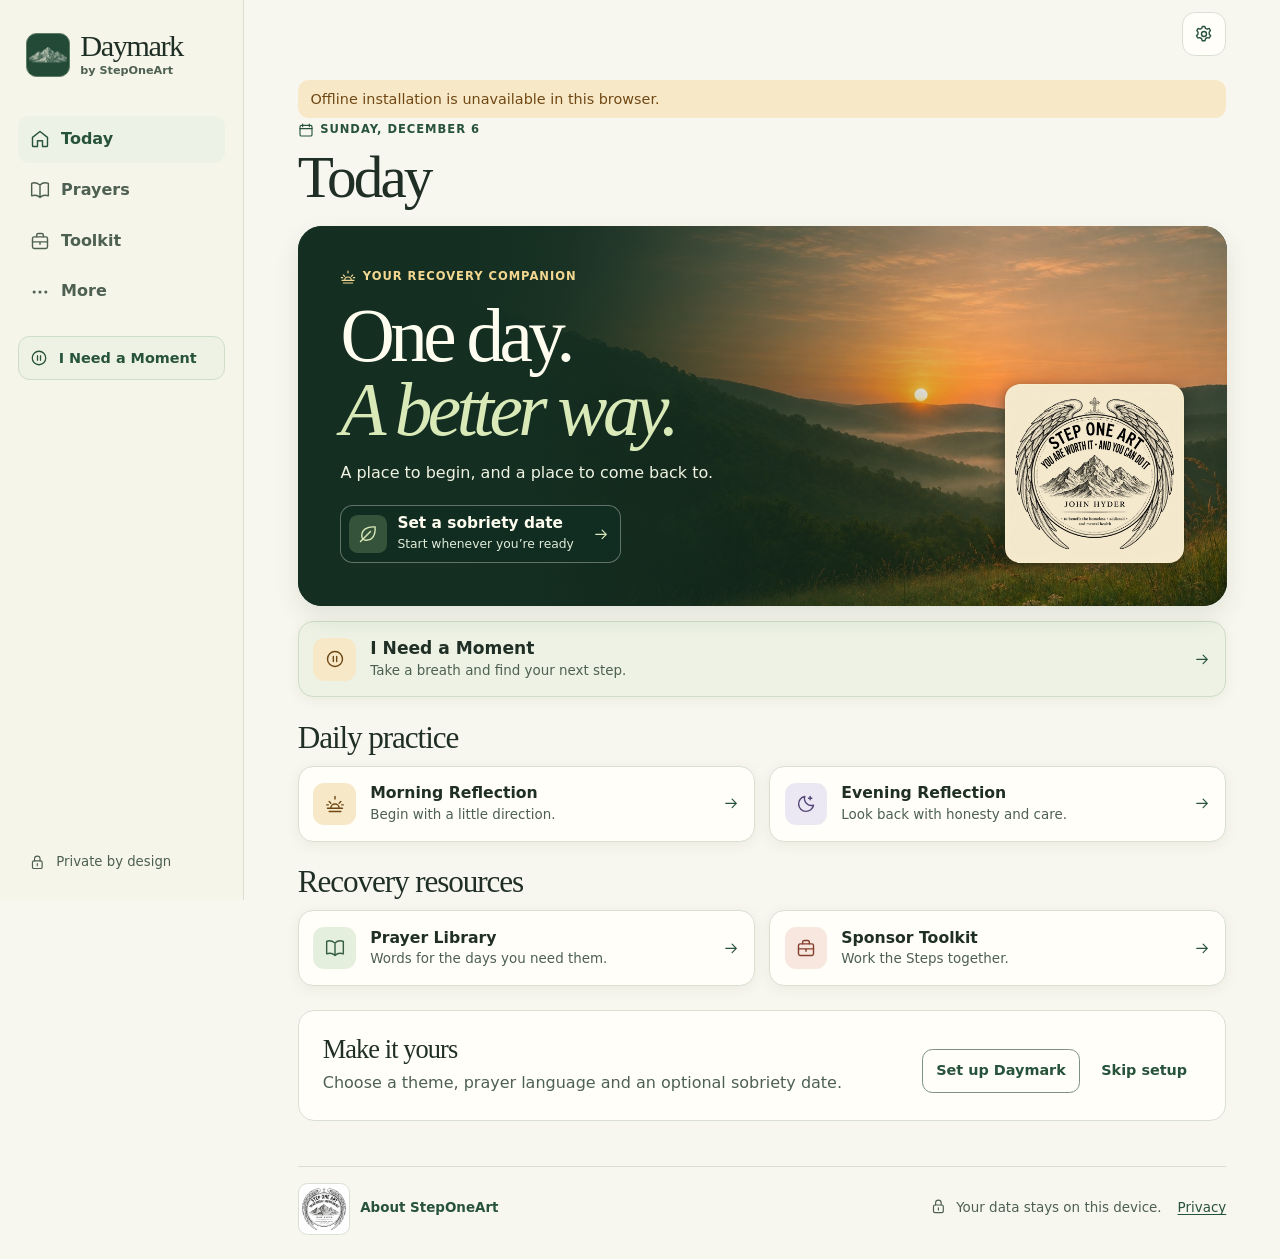
==== public/index.html @ 406f52f3 "Initial Daymark release" ====
<!doctype html>
<html lang="en" data-theme="system">
<head>
  <meta charset="utf-8">
  <meta name="viewport" content="width=device-width, initial-scale=1, viewport-fit=cover">
  <meta name="theme-color" content="#f8f7ef">
  <meta name="description" content="A private, offline recovery companion for daily reflection, prayer and Twelve Step resources.">
  <meta name="referrer" content="no-referrer">
  <meta name="apple-mobile-web-app-title" content="Daymark">
  <link rel="icon" href="./assets/icons/mark.svg" type="image/svg+xml">
  <link rel="apple-touch-icon" href="./assets/icons/apple-touch.png">
  <link rel="manifest" href="./manifest.webmanifest">
  <link rel="stylesheet" href="./css/app.css">
  <script src="./js/theme.js"></script>
  <script type="module" src="./js/app.js"></script>
  <title>Daymark by StepOneArt</title>
</head>
<body>
  <a class="skip" href="#main">Skip to content</a>
  <div id="sidebar" class="sidebar"></div>
  <div class="workspace">
    <header class="topbar" id="topbar"></header>
    <aside aria-label="App notices" aria-live="polite" id="notices" class="notices" hidden></aside>
    <main tabindex="-1" id="main" aria-busy="true">
      <h1>Daymark</h1>
      <p>Opening your recovery companion…</p>
      <noscript><p>Enable JavaScript in your browser to use Daymark.</p></noscript>
    </main>
    <footer id="footer" class="footer"></footer>
  </div>
  <nav id="mobile-nav" class="mobile-nav" aria-label="Main navigation"></nav>
  <div id="status" class="sr-only" role="status"></div>
  <div id="toast" class="toast" hidden></div>
  <dialog id="dialog" aria-labelledby="dialog-title"></dialog>
</body>
</html>
---- public/css/app.css ----
:root {
  color-scheme: light dark;
  --bg: light-dark(#f8f7ef, #151e19);
  --surface: light-dark(#fffef8, #1d2a23);
  --sidebar: light-dark(#f5f5e9, #19251e);
  --ink: light-dark(#202f25, #eff3e8);
  --muted: light-dark(#4d6052, #b9cabd);
  --green: light-dark(#28533b, #b9dbb4);
  --accent: light-dark(#234c36, #c0e2b7);
  --accent-text: light-dark(#fffef3, #162a1e);
  --line: light-dark(#d9e0d2, #3d5144);
  --strong-line: light-dark(#7d9181, #809486);
  --hover: light-dark(#edf2e6, #283b2e);
  --moment: light-dark(#edf2e4, #23382a);
  --moment-line: light-dark(#cdddc6, #425f49);
  --focus: light-dark(#265b91, #eec875);
  --error: light-dark(#852f26, #ffb6a5);
  --sage: light-dark(#e4efde, #314b36);
  --sage-ink: light-dark(#355f40, #d2eacb);
  --amber: light-dark(#f7e9c7, #543f24);
  --amber-ink: light-dark(#704815, #f3d29a);
  --lavender: light-dark(#ebe8f4, #423b57);
  --lavender-ink: light-dark(#544677, #e6d8fa);
  --clay: light-dark(#f8e7df, #523b32);
  --clay-ink: light-dark(#843f2d, #ffcebf);
  --shadow: 0 3px 14px #172c1710;
  --ui: system-ui, -apple-system, BlinkMacSystemFont, 'Segoe UI', sans-serif;
  --display: Georgia, 'Times New Roman', serif;
  --reading: 1.063rem;
  --measure: 74ch;
  --sidebar-width: 15.25rem;
  --page-width: 70rem;
}

:root[data-theme="light"] { color-scheme: light; }
:root[data-theme="dark"] { color-scheme: dark; }
:root[data-size="large"] { --reading: 1.23rem; }
:root[data-size="largest"] { --reading: 1.44rem; }
@supports not (color: light-dark(white, black)) {
  :root {
    color-scheme: light;
    --bg: #f8f7ef; --surface: #fffef8; --sidebar: #f5f5e9; --ink: #202f25; --muted: #4d6052;
    --green: #28533b; --accent: #234c36; --accent-text: #fffef3; --line: #d9e0d2; --strong-line: #7d9181;
    --hover: #edf2e6; --moment: #edf2e4; --moment-line: #cdddc6; --focus: #265b91; --error: #852f26;
    --sage: #e4efde; --sage-ink: #355f40; --amber: #f7e9c7; --amber-ink: #704815;
    --lavender: #ebe8f4; --lavender-ink: #544677; --clay: #f8e7df; --clay-ink: #843f2d;
  }
  :root[data-theme="dark"] {
    --bg: #151e19; --surface: #1d2a23; --sidebar: #19251e; --ink: #eff3e8; --muted: #b9cabd;
    --green: #b9dbb4; --accent: #c0e2b7; --accent-text: #162a1e; --line: #3d5144; --strong-line: #809486;
    --hover: #283b2e; --moment: #23382a; --moment-line: #425f49; --focus: #eec875; --error: #ffb6a5;
    --sage: #314b36; --sage-ink: #d2eacb; --amber: #543f24; --amber-ink: #f3d29a;
    --lavender: #423b57; --lavender-ink: #e6d8fa; --clay: #523b32; --clay-ink: #ffcebf;
  }
  @media (prefers-color-scheme: dark) {
    :root[data-theme="system"] {
      --bg: #151e19; --surface: #1d2a23; --sidebar: #19251e; --ink: #eff3e8; --muted: #b9cabd;
      --green: #b9dbb4; --accent: #c0e2b7; --accent-text: #162a1e; --line: #3d5144; --strong-line: #809486;
      --hover: #283b2e; --moment: #23382a; --moment-line: #425f49; --focus: #eec875; --error: #ffb6a5;
      --sage: #314b36; --sage-ink: #d2eacb; --amber: #543f24; --amber-ink: #f3d29a;
      --lavender: #423b57; --lavender-ink: #e6d8fa; --clay: #523b32; --clay-ink: #ffcebf;
    }
  }
}

*, *::before, *::after { box-sizing: border-box; }
[hidden] { display: none !important; }
html { min-block-size: 100%; scroll-padding-block: 1rem calc(6rem + env(safe-area-inset-bottom)); }
body { margin: 0; background: var(--bg); color: var(--ink); font: 1rem/1.55 var(--ui); }
img { display: block; max-inline-size: 100%; }
h1, h2, h3, p { margin-block: 0; }
p + p { margin-block-start: .75em; }
h1, h2 { line-height: 1.09; }
h1, h2, h3 { overflow-wrap: break-word; }
h1 { font: 400 clamp(2.45rem, 5.1vw, 3.7rem)/1.03 var(--display); letter-spacing: -.048em; }
h2 { font-family: var(--display); font-weight: 400; font-size: clamp(1.56rem, 2.7vw, 1.95rem); letter-spacing: -.035em; }
a { color: var(--green); text-underline-offset: .17em; }
button, select, input, textarea { font: inherit; }
button, select, summary { cursor: pointer; }
button, a, input, textarea, select, summary { -webkit-tap-highlight-color: transparent; }
:focus-visible { outline: 3px solid var(--focus); outline-offset: 3px; }
main:focus { outline: none; }
button:disabled { opacity: .62; cursor: wait; }
.icon { inline-size: 1.25em; block-size: 1.25em; flex: none; vertical-align: -.21em; }
.muted { color: var(--muted); }
.sr-only, .segmented input {
  position: absolute; inline-size: 1px; block-size: 1px; padding: 0; margin: -1px; overflow: hidden;
  clip: rect(0,0,0,0); white-space: nowrap; border: 0;
}
.skip {
  position: fixed; z-index: 9; inset: .75rem auto auto .75rem; padding: .65rem 1rem;
  border-radius: .65rem; background: var(--surface); transform: translateY(-180%);
}
.skip:focus { transform: none; }

.workspace {
  --gutter: clamp(1rem, 4.2vw, 3.75rem);
  inline-size: min(100%, calc(var(--page-width) + 2 * var(--gutter)));
  padding-inline: max(var(--gutter), env(safe-area-inset-left)) max(var(--gutter), env(safe-area-inset-right));
  margin-inline: auto;
}
.topbar {
  min-block-size: calc(4.65rem + env(safe-area-inset-top)); padding-block-start: env(safe-area-inset-top);
  display: flex; align-items: center; justify-content: space-between; gap: .5rem;
  border-block-end: 1px solid var(--line);
}
.top-actions { display: flex; gap: .45rem; }
.sidebar { display: none; }
.wordmark {
  display: inline-flex; gap: .65rem; align-items: center; text-decoration: none; line-height: 1.08;
  color: var(--ink); min-block-size: 2.75rem;
}
.wordmark-icon {
  display: grid; place-items: center; flex: none; inline-size: 2.55rem; block-size: 2.55rem;
  padding: .12rem; border: 1px solid #5e7d66; border-radius: .65rem; background: #234937;
}
.wordmark-icon img { inline-size: 100%; block-size: auto; filter: invert(1) sepia(.25); }
.wordmark strong { display: block; font: 400 1.6rem/.98 var(--display); letter-spacing: -.05em; }
.wordmark small { display: block; color: var(--muted); margin-block-start: .22rem; font-size: .7rem; font-weight: 620; }
.icon-button {
  display: inline-grid; place-items: center; inline-size: 2.75rem; block-size: 2.75rem; flex: 0 0 auto;
  border: 1px solid var(--line); border-radius: .8rem; background: var(--surface); color: var(--green);
  text-decoration: none;
}
.icon-button .icon { inline-size: 1.25rem; block-size: 1.25rem; }
.mobile-nav {
  position: fixed; z-index: 4; inset: auto 0 0; display: grid; grid-template-columns: repeat(4, minmax(0,1fr));
  padding: .32rem max(.5rem, env(safe-area-inset-right)) calc(.32rem + env(safe-area-inset-bottom)) max(.5rem, env(safe-area-inset-left));
  background: var(--surface); border-block-start: 1px solid var(--line);
}
.mobile-nav a, .sidebar nav a {
  text-decoration: none; color: var(--muted); display: flex; align-items: center;
  gap: .23rem; border-radius: .72rem; font-weight: 650;
}
.mobile-nav a { flex-direction: column; justify-content: center; min-block-size: 3.25rem; padding: .25rem .1rem; font-size: .77rem; }
.mobile-nav .icon { inline-size: 1.2rem; block-size: 1.2rem; }
:is(.mobile-nav, .sidebar nav) a[aria-current] { color: var(--green); background: var(--hover); }
main { padding-block: 1.5rem 2rem; min-block-size: 55vh; }
.footer {
  display: flex; flex-wrap: wrap; align-items: center; gap: .6rem 1.5rem; justify-content: space-between;
  border-block-start: 1px solid var(--line); padding-block: 1rem 6rem;
  color: var(--muted); font-size: .84rem;
}
.footer:empty { display: none; }
.is-moment .workspace { padding-block-end: calc(4rem + env(safe-area-inset-bottom)); }
.footer .icon { margin-inline-end: .3rem; }
.footer-credit { display: inline-flex; align-items: center; gap: .65rem; font-weight: 650; text-decoration: none; }
.footer-credit:hover span, .footer-credit:focus-visible span { text-decoration: underline; }
.organization-seal { block-size: auto; border: 1px solid var(--line); border-radius: .6rem; background: #fff; }
.footer-credit .organization-seal { inline-size: 3.25rem; padding: .12rem; flex: none; }
.footer-links { display: flex; align-items: center; flex-wrap: wrap; column-gap: 1rem; }
.footer-links a { display: inline-flex; align-items: center; min-block-size: 2.75rem; }

.eyebrow {
  display: flex; align-items: center; gap: .4rem; margin-block-end: .55rem; color: var(--green);
  font-size: .72rem; font-weight: 750; text-transform: uppercase; letter-spacing: .085em;
}
.eyebrow .icon { inline-size: 1rem; block-size: 1rem; }
.today-heading { margin-block-end: 1.1rem; }
.hero {
  position: relative; overflow: hidden; isolation: isolate; container-type: inline-size;
  border-radius: 1.35rem; color: #fffdf0;
  background: #142f22; box-shadow: 0 10px 24px #1935241b;
}
.hero::before, .hero::after { content: ''; position: absolute; z-index: -1; inset: 0; }
.hero::before { background: url('../assets/images/daybreak.jpg') 31% 38% / cover no-repeat; }
.hero::after { background: linear-gradient(90deg, #102b1efc 0%, #102b1eee 23%, #142e23b0 48%, #102b1e14 79%); }
.hero-inner {
  --hero-inset: clamp(1.3rem, 4.3vw, 2.65rem);
  display: grid; grid-template-columns: minmax(0, 1fr) auto;
  grid-template-areas: "label seal" "title title" "intro intro" "tracker tracker";
  align-items: center; column-gap: .75rem; padding: var(--hero-inset);
}
.hero-label { grid-area: label; color: #f4d891; margin-block-end: .8rem; }
.hero-title {
  grid-area: title;
  font: 400 clamp(2.65rem, 6.1vw, 4.7rem)/.98 var(--display); letter-spacing: -.06em;
  margin-block: 0;
}
.hero-title em { color: #d9e9b8; }
.hero-intro { grid-area: intro; color: #f0f3e2; font-size: 1rem; margin-block-start: .9rem; max-inline-size: 39ch; text-wrap: pretty; }
.hero-tracker {
  grid-area: tracker;
  display: flex; gap: .65rem; align-items: center; inline-size: fit-content; max-inline-size: 100%;
  min-block-size: 3.65rem; margin-block-start: 1.2rem; padding: .44rem .65rem .44rem .5rem;
  color: #fffdf0; border: 1px solid #ffffff55; border-radius: .8rem; background: #122d21e8;
  text-decoration: none;
}
.hero-tracker:focus-visible { outline-color: #f4d891; }
.hero-tracker:hover { background: #204433; }
.hero-tracker-icon {
  display: grid; place-items: center; inline-size: 2.35rem; block-size: 2.35rem; flex: none;
  border-radius: .55rem; background: #35533b; color: #d9e9b8;
}
.hero-tracker strong, .hero-tracker small { display: block; }
.hero-tracker strong { font-size: .96rem; line-height: 1.2; }
.hero-tracker small { color: #e0ebd8; font-size: .77rem; margin-block-start: .16rem; }
.hero-tracker .card-arrow { margin-inline-start: .55rem; color: #d9e9b8; }
.hero-seal {
  grid-area: seal; isolation: isolate; inline-size: clamp(5.15rem, 26.5vw, 7rem);
  padding: .18rem; margin-block-end: .75rem; border: 1px solid #fff2cc80; border-radius: .75rem;
  background: #f5e9cd; box-shadow: 0 4px 14px #111e1780;
}
.hero-seal img { inline-size: 100%; block-size: auto; mix-blend-mode: multiply; }
.home-section { margin-block-start: 1.45rem; }
.home-section h2 { margin-block-end: .7rem; }
.card-grid { display: grid; grid-template-columns: repeat(2, minmax(0,1fr)); gap: .6rem; }
.link-card, .moment-banner {
  display: flex; gap: clamp(.55rem, 1.5vw, .9rem); align-items: center; min-inline-size: 0;
  min-block-size: 4.65rem; padding: .65rem .8rem; border: 1px solid var(--line); border-radius: .95rem;
  color: var(--ink); background: var(--surface); text-decoration: none;
  box-shadow: var(--shadow); transition: background-color 160ms ease, border-color 160ms ease;
}
.card-copy { display: flex; flex: 1 1 auto; flex-direction: column; min-inline-size: 0; }
.card-copy strong { font-size: .98rem; line-height: 1.27; font-weight: 680; overflow-wrap: anywhere; }
.card-copy :is(span, small) { color: var(--muted); font-size: .84rem; line-height: 1.38; margin-block-start: .16rem; overflow-wrap: anywhere; }
.icon-badge {
  inline-size: 2.65rem; block-size: 2.65rem; flex: none; display: inline-grid; place-items: center;
  border-radius: .7rem;
}
.tone-sage { background: var(--sage); color: var(--sage-ink); }
.tone-amber { background: var(--amber); color: var(--amber-ink); }
.tone-lavender { background: var(--lavender); color: var(--lavender-ink); }
.tone-clay { background: var(--clay); color: var(--clay-ink); }
.card-arrow { color: var(--green); inline-size: 1.05rem; block-size: 1.05rem; margin-inline-start: auto; }
.moment-banner {
  background: var(--moment); border-color: var(--moment-line); padding: .68rem .83rem; margin-block-start: 1rem;
}
.moment-banner .card-copy strong { font-size: 1.07rem; }
.welcome { margin-block-start: 1.5rem; display: flex; flex-wrap: wrap; justify-content: space-between; align-items: center; gap: .75rem; }
.welcome p { color: var(--muted); margin-block-start: .45rem; }

.page-heading { margin-block-end: 1.35rem; max-inline-size: var(--measure); }
.page-heading .lead { color: var(--muted); font-size: max(1.04rem, var(--reading)); margin-block-start: .75rem; }
.back {
  display: inline-flex; align-items: center; min-block-size: 2.75rem; gap: .45rem;
  margin-block-end: .55rem; font-weight: 650; font-size: .9rem;
}
.reading { inline-size: 100%; max-inline-size: 48rem; margin-inline: auto; }
.reading .page-heading { margin-block-end: 1.15rem; }
.reading :is(p, li):not(.eyebrow, .day-count) { font-size: var(--reading); }
.reading .card-copy span { font-size: .88rem; }
.reading-section, .panel {
  padding: clamp(1rem, 3.1vw, 1.5rem); border: 1px solid var(--line); border-radius: 1rem;
  background: var(--surface); margin-block-end: .8rem;
}
.reading-section > :not(:first-child), .panel > :not(:first-child) { margin-block-start: .62rem; }
.reading-section h2, .panel h2, .support-panel h2 { font-size: clamp(1.32rem, 3.4vw, 1.65rem); }
.reading-section .external { display: inline-flex; gap: .27rem; align-items: center; flex-wrap: wrap; min-block-size: 2.75rem; }
.about-mission { display: grid; grid-template-columns: minmax(0, 10.5rem) minmax(0, 1fr); align-items: center; gap: 1.15rem; }
.about-mission .organization-seal { inline-size: 100%; padding: .25rem; border-radius: .8rem; }
.about-mission > .about-mission-copy { margin-block-start: 0; }
.about-mission-copy > :not(:first-child) { margin-block-start: .62rem; }
.about-artwork {
  inline-size: min(100%, 33rem); block-size: auto; margin: 1.4rem auto 0;
  border: 1px solid var(--line); border-radius: 1rem;
}
.external-note { color: var(--muted); font-size: .85em; }
.external .icon { inline-size: .92em; block-size: .92em; }
.reading-list { padding-inline-start: 1.4em; margin-block: 0; }
.reading-list li + li { margin-block-start: .55em; }
.count-panel { text-align: center; }
.count-panel .actions { justify-content: center; }
.count-panel .day-count { font: 400 clamp(3.55rem, 10vw, 6rem)/1 var(--display); letter-spacing: -.06em; color: var(--green); }
.celebration { padding: .55rem .9rem; border-radius: .7rem; background: var(--amber); color: var(--amber-ink); animation: settle 460ms ease both; }
@keyframes settle { from { opacity: .5; transform: translateY(.25rem); } }
progress { display: block; inline-size: 100%; block-size: .8rem; accent-color: var(--green); }
.plain-list { list-style: none; padding: 0; margin: 0; }
.milestone-list li { display: flex; flex-wrap: wrap; align-items: center; justify-content: space-between; gap: .25rem .5rem; padding-block: .42rem; }
.milestone-list li + li { border-block-start: 1px solid var(--line); }
.milestone-list li > span { display: flex; align-items: center; gap: .48rem; }
.milestone-list time { color: var(--muted); }
.milestone-list .icon-badge { inline-size: 1.85rem; block-size: 1.85rem; border-radius: .45rem; }
.moment-layout { max-inline-size: 55rem; margin-inline: auto; }
.moment-grid .link-card { min-block-size: 4.35rem; }
.moment-reading .page-heading .lead { color: var(--ink); }
.support-panel {
  background: var(--clay); border: 1px solid var(--line); border-radius: 1rem;
  padding: 1.15rem; margin-block-end: .8rem;
}
.support-panel h2 { color: var(--clay-ink); }
.support-panel > :not(:first-child) { margin-block-start: .65rem; }
.source-note { margin-block: .45rem 1rem; color: var(--muted); }
.worksheet-lines { block-size: 3.15rem; border: 1px dashed var(--strong-line); border-radius: .35rem; }
.worksheet .eyebrow { margin-block-end: .6rem; }
.segmented {
  min-inline-size: 0; display: flex; flex-wrap: wrap; gap: .2rem; border: 1px solid var(--line);
  padding: .21rem; margin: 0; background: var(--hover); border-radius: .8rem;
}
.segmented label { flex: 1 1 auto; position: relative; cursor: pointer; }
.segmented label span {
  min-block-size: 2.75rem; padding: .36rem .54rem; border-radius: .57rem;
  display: flex; align-items: center; justify-content: center; text-align: center;
  font-weight: 620; font-size: .9rem; color: var(--green);
}
.segmented input:checked + span { background: var(--accent); color: var(--accent-text); }
.segmented input:focus-visible + span { outline: 3px solid var(--focus); outline-offset: 2px; }
.prayer-panel .prayer-text { padding: .2rem .25rem .45rem; }
.prayer-panel .segmented + .prayer-text { margin-block-start: 1.25rem; }
.reading .prayer-text p { font: 400 calc(var(--reading) * 1.27)/1.53 var(--display); max-inline-size: 55ch; }
.prayer-text h2 + p { margin-block-start: .6rem; }

.actions { display: flex; flex-wrap: wrap; gap: .45rem; align-items: center; }
.reading-actions { margin-block-end: .95rem; }
.button {
  display: inline-flex; min-block-size: 2.75rem; align-items: center; justify-content: center; gap: .4rem;
  border: 1px solid var(--accent); border-radius: .65rem; padding: .45rem .82rem;
  background: var(--accent); color: var(--accent-text); text-decoration: none; font-weight: 680;
  font-size: .9rem; text-align: center;
}
.button .icon { inline-size: 1.08rem; block-size: 1.08rem; }
.button.secondary { border-color: var(--strong-line); background: var(--surface); color: var(--green); }
.button.quiet { border-color: transparent; background: transparent; color: var(--green); }
.button.danger { border-color: var(--error); background: var(--surface); color: var(--error); }
.button[aria-pressed="true"] { background: var(--sage); color: var(--sage-ink); border-color: var(--strong-line); }
.button[aria-pressed="true"] .icon { fill: currentColor; }
.field { display: grid; gap: .3rem; min-inline-size: 0; }
.field > span:first-child { font-size: .88rem; font-weight: 680; }
.field :is(select, input, textarea) {
  inline-size: 100%; min-inline-size: 0; min-block-size: 2.8rem; padding: .46rem .65rem;
  border: 1px solid var(--strong-line); border-radius: .55rem; background: var(--surface); color: var(--ink);
}
.check-field { display: inline-flex; align-items: center; gap: .4rem; min-block-size: 2.8rem; cursor: pointer; }
.check-field input { inline-size: 1.16rem; block-size: 1.16rem; accent-color: var(--accent); margin: .17rem; }
.filter-panel { display: flex; gap: .6rem .9rem; align-items: end; flex-wrap: wrap; }
.filter-panel .search-field { flex: 1 1 12rem; }
.search-input { position: relative; }
.search-input .icon { position: absolute; inset: .78rem auto auto .65rem; color: var(--green); pointer-events: none; }
.search-input input { padding-inline-start: 2.35rem; }
.result-count { margin-block: .75rem .45rem; color: var(--muted); font-size: .9rem; }
.empty { grid-column: 1/-1; }
.preferences-grid { display: grid; grid-template-columns: repeat(2, minmax(0,1fr)); gap: .8rem; }
details > summary { min-block-size: 2.75rem; padding-block: .6rem; font-weight: 650; color: var(--green); }
details > p { padding-block-end: .65rem; }
.settings details + details { border-block-start: 1px solid var(--line); }

.notices { margin-block-start: .75rem; padding: .5rem .8rem; background: var(--amber); color: var(--amber-ink); border-radius: .65rem; font-size: .9rem; }
.notices p { display: flex; flex-wrap: wrap; gap: .35rem; align-items: center; }
.notices .button { color: inherit; text-decoration: underline; }
.toast {
  position: fixed; z-index: 5; inset: auto .85rem calc(4.4rem + env(safe-area-inset-bottom)) auto; max-inline-size: calc(100% - 1.7rem);
  padding: .72rem 1rem; border-radius: .72rem; color: var(--accent-text); background: var(--accent);
  box-shadow: 0 5px 18px #0003; font-weight: 600; font-size: .9rem; pointer-events: none;
}
dialog {
  inline-size: min(calc(100% - 2rem), 30rem); max-block-size: calc(100% - 2rem); overflow: auto;
  border: 1px solid var(--line); border-radius: 1.1rem; background: var(--surface); color: var(--ink);
  box-shadow: 0 18px 60px #0005; padding: clamp(1rem, 4vw, 1.5rem);
}
dialog::backdrop { background: #101c16a8; }
dialog form { display: grid; gap: .75rem; }
dialog .dialog-head { display: flex; justify-content: space-between; align-items: center; gap: .5rem; }
.dialog-actions { justify-content: flex-end; }
.form-error { color: var(--error); font-weight: 630; }
.form-error:empty { display: none; }
dialog textarea { resize: vertical; }

@media (hover: hover) {
  .link-card:hover, .icon-button:hover, .button.secondary:hover, .button.quiet:hover, .mobile-nav a:hover, .sidebar nav a:hover {
    background: var(--hover); border-color: var(--strong-line);
  }
  .moment-banner:hover, .side-moment:hover { border-color: var(--strong-line); }
  .button:not(.secondary, .quiet):hover { box-shadow: inset 0 0 0 2px currentColor; }
}
@media (min-width: 40rem) {
  .hero-inner {
    --hero-seal-size: clamp(8rem, 14vw, 12.5rem);
    display: block; max-inline-size: min(38rem, calc(100% - var(--hero-seal-size) - .75rem));
  }
  .hero-seal {
    position: absolute; inset: auto var(--hero-inset) var(--hero-inset) auto;
    inline-size: var(--hero-seal-size); margin: 0; padding: .3rem; border-radius: .95rem;
  }
}
@media (min-width: 54rem) {
  html { scroll-padding-block-end: 1rem; }
  .workspace { margin-inline-start: max(var(--sidebar-width), calc((100% - var(--page-width) + var(--sidebar-width) - 2 * var(--gutter)) / 2)); inline-size: min(calc(100% - var(--sidebar-width)), calc(var(--page-width) + 2 * var(--gutter))); }
  .topbar { min-block-size: 4.25rem; border: 0; justify-content: flex-end; }
  .topbar .wordmark, .moment-shortcut, .mobile-nav { display: none; }
  .sidebar {
    position: fixed; z-index: 3; inset: 0 auto 0 0; inline-size: var(--sidebar-width);
    display: flex; flex-direction: column; padding: 2rem 1.15rem 1rem; gap: .85rem;
    color: var(--ink); background: var(--sidebar); border-inline-end: 1px solid var(--line); overflow-y: auto;
  }
  .sidebar .wordmark { margin: 0 .47rem 1.55rem; }
  .sidebar .wordmark-icon { inline-size: 2.75rem; block-size: 2.75rem; }
  .sidebar .wordmark strong { font-size: 1.9rem; }
  .sidebar nav { display: grid; gap: .26rem; }
  .sidebar nav a { padding: .61rem .72rem; min-block-size: 2.92rem; gap: .7rem; }
  .side-note, .side-moment {
    display: flex; align-items: center; gap: .65rem; padding: .57rem .68rem; min-block-size: 2.75rem; border-radius: .72rem;
    text-decoration: none; color: var(--green);
  }
  .side-moment { border: 1px solid var(--moment-line); background: var(--moment); margin-block-start: .45rem; font-size: .9rem; font-weight: 700; }
  .side-note { margin-block-start: auto; color: var(--muted); font-size: .83rem; }
  .side-note:hover { text-decoration: underline; }
  .is-moment .workspace { padding-block-end: 1rem; }
  main { padding-block-start: .15rem; }
  .hero { border-radius: 1.5rem; }
  .hero::before { inset-inline-start: 16%; background-position: 50% 46%; }
  .hero::after { background: linear-gradient(90deg, #142f22 0%, #142f22 16%, #142f22ef 26%, #142f2280 47%, #142f2200 75%); }
  .card-grid { gap: .85rem; }
  .link-card, .moment-banner { padding-inline: .92rem; min-block-size: 4.75rem; }
  .footer { padding-block-end: 1.5rem; }
  .toast { inset-block-end: .85rem; }
}
@media (max-width: 36rem) {
  .card-grid { grid-template-columns: minmax(0,1fr); }
  .about-mission { grid-template-columns: minmax(0, 1fr); }
  .about-mission .organization-seal { inline-size: min(100%, 10rem); justify-self: center; }
  .hero::after {
    background: linear-gradient(90deg, #102b1ef8 0%, #102b1edd 42%, #142b1e34 75%, #142b1e12 100%);
  }
  .preferences-grid { grid-template-columns: minmax(0,1fr); }
  .is-moment .topbar { min-block-size: calc(3.65rem + env(safe-area-inset-top)); }
  .is-moment main { padding-block-start: .75rem; }
  .moment-reading h1 { font-size: clamp(2rem, 9vw, 2.45rem); }
  .moment-reading .lead { line-height: 1.4; }
}
@container (max-width: 15rem) {
  .hero::before { background-position-x: 60%; }
  .hero-inner {
    display: grid; max-inline-size: none; grid-template-columns: minmax(0, 1fr);
    grid-template-areas: "seal" "label" "title" "intro" "tracker";
  }
  .hero-seal { position: static; justify-self: end; inline-size: min(8rem, 52%); }
}
@media (prefers-reduced-motion: reduce) {
  *, *::before, *::after { animation: none !important; transition: none !important; scroll-behavior: auto !important; }
}
:root[data-motion="reduced"] *, :root[data-motion="reduced"] *::before, :root[data-motion="reduced"] *::after {
  animation: none !important; transition: none !important; scroll-behavior: auto !important;
}
@media print {
  @page { margin: 15mm; }
  :root, :root[data-theme] { color-scheme: light; }
  body { background: white; color: black; }
  .workspace { margin: 0; padding: 0; inline-size: 100%; }
  #sidebar, .topbar, #mobile-nav, .notices, .footer, .toast, .skip, dialog, .back, .reading-actions, .no-print { display: none !important; }
  main { min-block-size: 0; padding: 0; }
  .worksheet { max-inline-size: none; }
  .worksheet h1 { font-size: 28pt; }
  .worksheet .lead, .worksheet p:not(.eyebrow) { color: black; font-size: 11pt; }
  .worksheet .reading-section { break-inside: avoid; border: none; padding: 0; margin-block-end: .7rem; }
  .worksheet h2 { font-size: 13pt; }
  .worksheet-lines { block-size: .7in; border: 1px solid #888; }
}
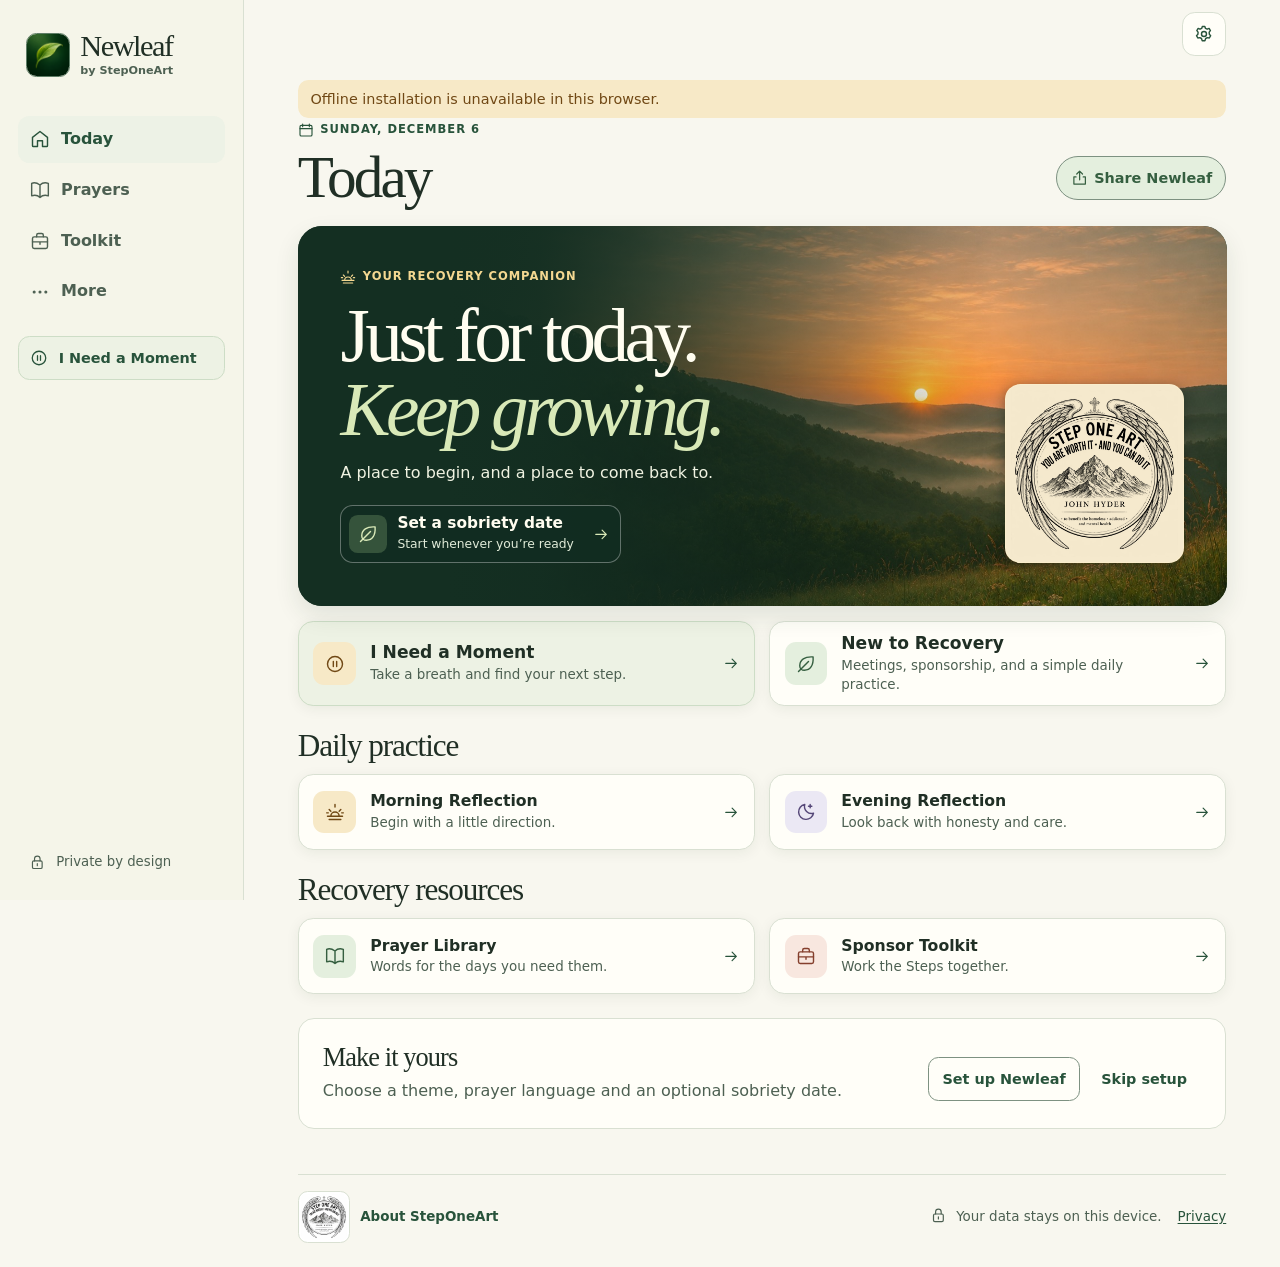
==== commit f1df23bd: "Rename Daymark to Newleaf Snapshot of the in-progress rename: branding, manifest, docs, library copy" ====
--- a/public/index.html
+++ b/public/index.html
@@ -5,15 +5,29 @@
   <meta name="viewport" content="width=device-width, initial-scale=1, viewport-fit=cover">
   <meta name="theme-color" content="#f8f7ef">
   <meta name="description" content="A private, offline recovery companion for daily reflection, prayer and Twelve Step resources.">
+  <meta property="og:type" content="website">
+  <meta property="og:site_name" content="Newleaf by StepOneArt">
+  <meta property="og:title" content="Newleaf by StepOneArt">
+  <meta property="og:description" content="Just for today. Keep growing. A private recovery companion for prayer, reflection, and the Twelve Steps.">
+  <meta property="og:url" content="https://app.steponeart24.com/">
+  <meta property="og:image" content="https://app.steponeart24.com/assets/images/newleaf-card.jpg">
+  <meta property="og:image:type" content="image/jpeg">
+  <meta property="og:image:width" content="1200">
+  <meta property="og:image:height" content="630">
+  <meta property="og:image:alt" content="Newleaf by StepOneArt. Just for today. Keep growing. A leaf above the wordmark and the StepOneArt crest beside a mountain sunrise.">
+  <meta name="twitter:card" content="summary_large_image">
+  <meta name="twitter:image" content="https://app.steponeart24.com/assets/images/newleaf-card.jpg">
+  <meta name="twitter:image:alt" content="Newleaf by StepOneArt. Just for today. Keep growing. A leaf above the wordmark and the StepOneArt crest beside a mountain sunrise.">
   <meta name="referrer" content="no-referrer">
-  <meta name="apple-mobile-web-app-title" content="Daymark">
-  <link rel="icon" href="./assets/icons/mark.svg" type="image/svg+xml">
-  <link rel="apple-touch-icon" href="./assets/icons/apple-touch.png">
+  <meta name="apple-mobile-web-app-title" content="Newleaf">
+  <link rel="canonical" href="https://app.steponeart24.com/">
+  <link rel="icon" href="./assets/icons/newleaf-favicon-64.png" sizes="64x64" type="image/png">
+  <link rel="apple-touch-icon" href="./assets/icons/newleaf-apple-180.png" sizes="180x180">
   <link rel="manifest" href="./manifest.webmanifest">
   <link rel="stylesheet" href="./css/app.css">
   <script src="./js/theme.js"></script>
   <script type="module" src="./js/app.js"></script>
-  <title>Daymark by StepOneArt</title>
+  <title>Newleaf by StepOneArt</title>
 </head>
 <body>
   <a class="skip" href="#main">Skip to content</a>
@@ -22,9 +36,9 @@
     <header class="topbar" id="topbar"></header>
     <aside aria-label="App notices" aria-live="polite" id="notices" class="notices" hidden></aside>
     <main tabindex="-1" id="main" aria-busy="true">
-      <h1>Daymark</h1>
+      <h1>Newleaf</h1>
       <p>Opening your recovery companion…</p>
-      <noscript><p>Enable JavaScript in your browser to use Daymark.</p></noscript>
+      <noscript><p>Enable JavaScript in your browser to use Newleaf.</p></noscript>
     </main>
     <footer id="footer" class="footer"></footer>
   </div>
--- a/public/css/app.css
+++ b/public/css/app.css
@@ -112,9 +112,9 @@
 }
 .wordmark-icon {
   display: grid; place-items: center; flex: none; inline-size: 2.55rem; block-size: 2.55rem;
-  padding: .12rem; border: 1px solid #5e7d66; border-radius: .65rem; background: #234937;
-}
-.wordmark-icon img { inline-size: 100%; block-size: auto; filter: invert(1) sepia(.25); }
+  overflow: hidden; border: 1px solid #5e7d66; border-radius: .65rem; background: #234937;
+}
+.wordmark-icon img { inline-size: 100%; block-size: auto; }
 .wordmark strong { display: block; font: 400 1.6rem/.98 var(--display); letter-spacing: -.05em; }
 .wordmark small { display: block; color: var(--muted); margin-block-start: .22rem; font-size: .7rem; font-weight: 620; }
 .icon-button {
@@ -157,6 +157,7 @@
 }
 .eyebrow .icon { inline-size: 1rem; block-size: 1rem; }
 .today-heading { margin-block-end: 1.1rem; }
+.today-heading-row { display: flex; flex-wrap: wrap; align-items: center; justify-content: space-between; gap: .5rem 1rem; }
 .hero {
   position: relative; overflow: hidden; isolation: isolate; container-type: inline-size;
   border-radius: 1.35rem; color: #fffdf0;
@@ -175,7 +176,7 @@
 .hero-title {
   grid-area: title;
   font: 400 clamp(2.65rem, 6.1vw, 4.7rem)/.98 var(--display); letter-spacing: -.06em;
-  margin-block: 0;
+  margin-block: 0; overflow-wrap: break-word;
 }
 .hero-title em { color: #d9e9b8; }
 .hero-intro { grid-area: intro; color: #f0f3e2; font-size: 1rem; margin-block-start: .9rem; max-inline-size: 39ch; text-wrap: pretty; }
@@ -223,10 +224,11 @@
 .tone-lavender { background: var(--lavender); color: var(--lavender-ink); }
 .tone-clay { background: var(--clay); color: var(--clay-ink); }
 .card-arrow { color: var(--green); inline-size: 1.05rem; block-size: 1.05rem; margin-inline-start: auto; }
+.today-support { margin-block-start: 1rem; }
 .moment-banner {
-  background: var(--moment); border-color: var(--moment-line); padding: .68rem .83rem; margin-block-start: 1rem;
-}
-.moment-banner .card-copy strong { font-size: 1.07rem; }
+  background: var(--moment); border-color: var(--moment-line); padding: .68rem .83rem;
+}
+.today-support .card-copy strong { font-size: 1.07rem; }
 .welcome { margin-block-start: 1.5rem; display: flex; flex-wrap: wrap; justify-content: space-between; align-items: center; gap: .75rem; }
 .welcome p { color: var(--muted); margin-block-start: .45rem; }
 
@@ -247,6 +249,41 @@
 .reading-section > :not(:first-child), .panel > :not(:first-child) { margin-block-start: .62rem; }
 .reading-section h2, .panel h2, .support-panel h2 { font-size: clamp(1.32rem, 3.4vw, 1.65rem); }
 .reading-section .external { display: inline-flex; gap: .27rem; align-items: center; flex-wrap: wrap; min-block-size: 2.75rem; }
+.newcomer-section-heading { display: flex; align-items: center; gap: .65rem; }
+.newcomer-guide blockquote {
+  margin-inline: 0; margin-block-end: 0; padding: .65rem .9rem;
+  border-inline-start: .2rem solid var(--strong-line); border-radius: .45rem; background: var(--hover);
+}
+.newcomer-guide .actions { column-gap: 1rem; }
+.meeting-spark { max-inline-size: 62rem; }
+.spark-layout, .spark-filters { display: grid; gap: .85rem; }
+.spark-filters { grid-template-columns: repeat(auto-fit, minmax(min(100%, 7.5rem), 1fr)); }
+.spark-deck-heading { display: flex; flex-wrap: wrap; align-items: center; justify-content: space-between; gap: .25rem; }
+.spark-deck-heading .spark-timer-jump { padding-inline: .35rem; }
+.spark-layout > .reading-section { min-inline-size: 0; margin-block-end: 0; }
+.reading .spark-count { font-size: .85rem; }
+.spark-topic {
+  min-block-size: 13rem; padding: clamp(.85rem, 2.8vw, 1.4rem);
+  border: 1px solid var(--moment-line); border-radius: .85rem;
+  background: linear-gradient(145deg, var(--moment), var(--surface) 90%);
+}
+.spark-topic h3 {
+  margin-block: .2rem .6rem; font: 400 clamp(1.65rem, 4vw, 2.55rem)/1.04 var(--display);
+  letter-spacing: -.04em; overflow-wrap: anywhere;
+}
+.spark-topic .spark-opening { margin-block-end: .8rem; font-weight: 640; }
+.spark-topic .reading-list { color: var(--muted); }
+.spark-timer { scroll-margin-block-start: 1rem; }
+.spark-timer-face {
+  text-align: center; border-radius: .75rem; padding: .65rem .35rem;
+  background: var(--amber); color: var(--amber-ink);
+}
+.spark-time {
+  font-size: clamp(2.35rem, 8vw, 3.75rem); line-height: 1.15;
+  letter-spacing: -.055em; font-variant-numeric: tabular-nums; font-weight: 640;
+}
+.spark-timer-status { font-size: .84rem; font-weight: 650; }
+.spark-timer[data-phase="finished"] .spark-timer-face { background: var(--sage); color: var(--sage-ink); }
 .about-mission { display: grid; grid-template-columns: minmax(0, 10.5rem) minmax(0, 1fr); align-items: center; gap: 1.15rem; }
 .about-mission .organization-seal { inline-size: 100%; padding: .25rem; border-radius: .8rem; }
 .about-mission > .about-mission-copy { margin-block-start: 0; }
@@ -310,6 +347,7 @@
 }
 .button .icon { inline-size: 1.08rem; block-size: 1.08rem; }
 .button.secondary { border-color: var(--strong-line); background: var(--surface); color: var(--green); }
+.button.today-share { border-radius: 999px; background: var(--sage); color: var(--sage-ink); }
 .button.quiet { border-color: transparent; background: transparent; color: var(--green); }
 .button.danger { border-color: var(--error); background: var(--surface); color: var(--error); }
 .button[aria-pressed="true"] { background: var(--sage); color: var(--sage-ink); border-color: var(--strong-line); }
@@ -372,6 +410,11 @@
     inline-size: var(--hero-seal-size); margin: 0; padding: .3rem; border-radius: .95rem;
   }
 }
+@media (min-width: 64rem) {
+  .spark-layout { grid-template-columns: minmax(0, 1.75fr) minmax(0, 1fr); align-items: start; }
+  .spark-timer { position: sticky; inset-block-start: 1rem; }
+  .spark-timer-jump { display: none; }
+}
 @media (min-width: 54rem) {
   html { scroll-padding-block-end: 1rem; }
   .workspace { margin-inline-start: max(var(--sidebar-width), calc((100% - var(--page-width) + var(--sidebar-width) - 2 * var(--gutter)) / 2)); inline-size: min(calc(100% - var(--sidebar-width)), calc(var(--page-width) + 2 * var(--gutter))); }
@@ -406,11 +449,13 @@
 }
 @media (max-width: 36rem) {
   .card-grid { grid-template-columns: minmax(0,1fr); }
+  .spark-filters { gap: .55rem; }
   .about-mission { grid-template-columns: minmax(0, 1fr); }
   .about-mission .organization-seal { inline-size: min(100%, 10rem); justify-self: center; }
   .hero::after {
     background: linear-gradient(90deg, #102b1ef8 0%, #102b1edd 42%, #142b1e34 75%, #142b1e12 100%);
   }
+  .hero-title { font-size: clamp(2.25rem, 12.3cqi, 2.65rem); }
   .preferences-grid { grid-template-columns: minmax(0,1fr); }
   .is-moment .topbar { min-block-size: calc(3.65rem + env(safe-area-inset-top)); }
   .is-moment main { padding-block-start: .75rem; }
